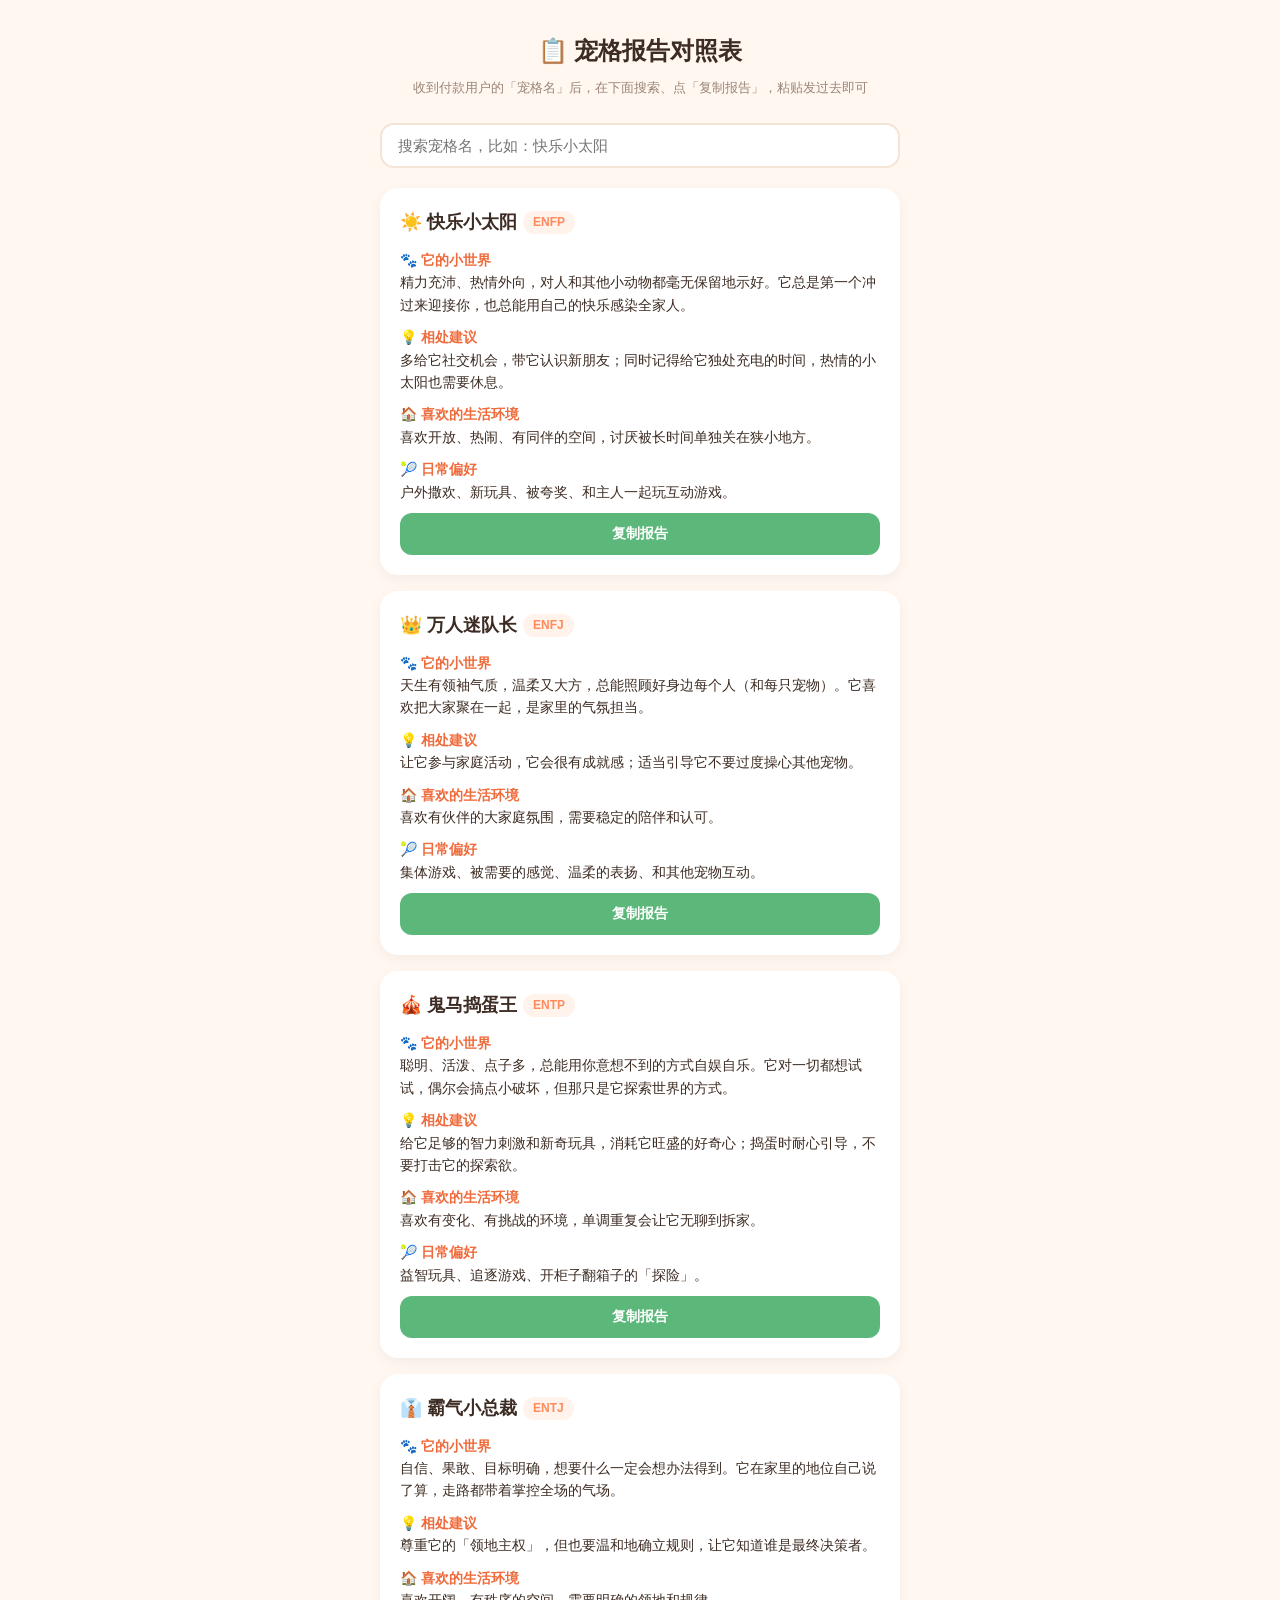
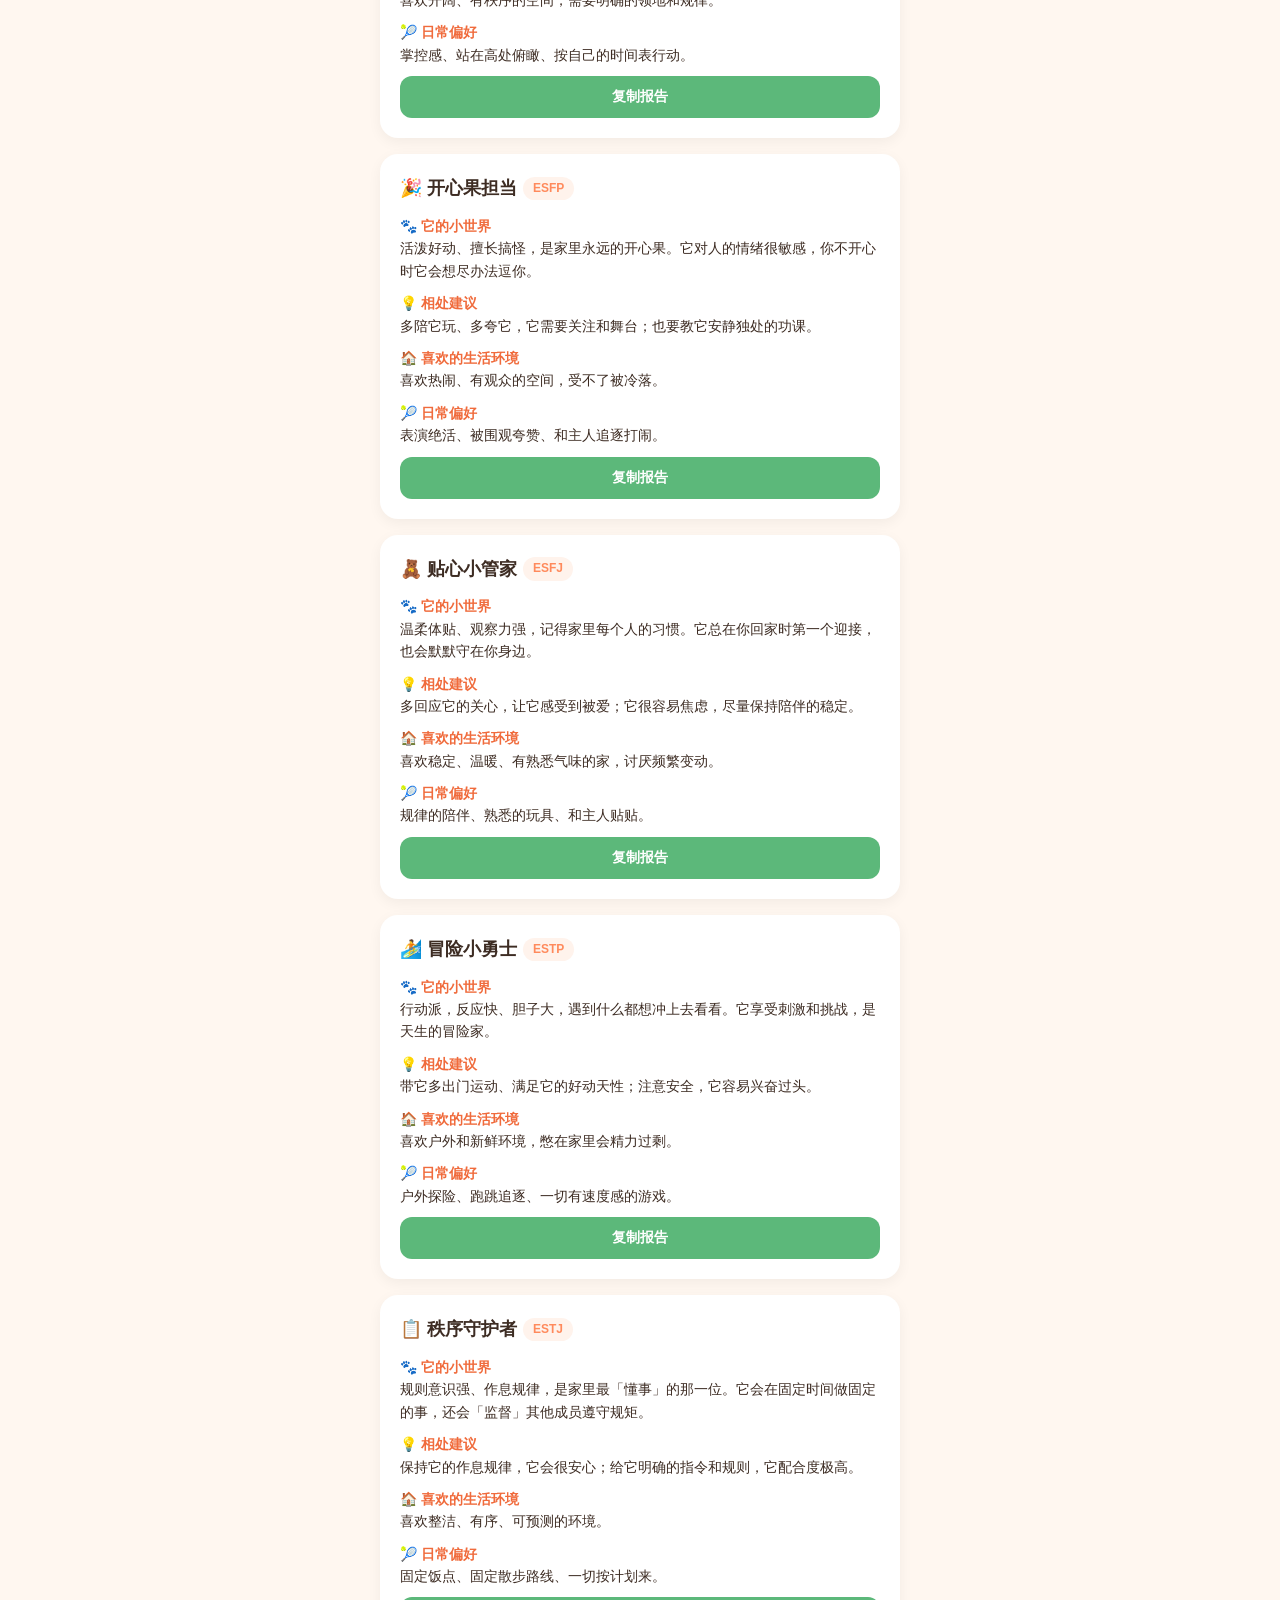
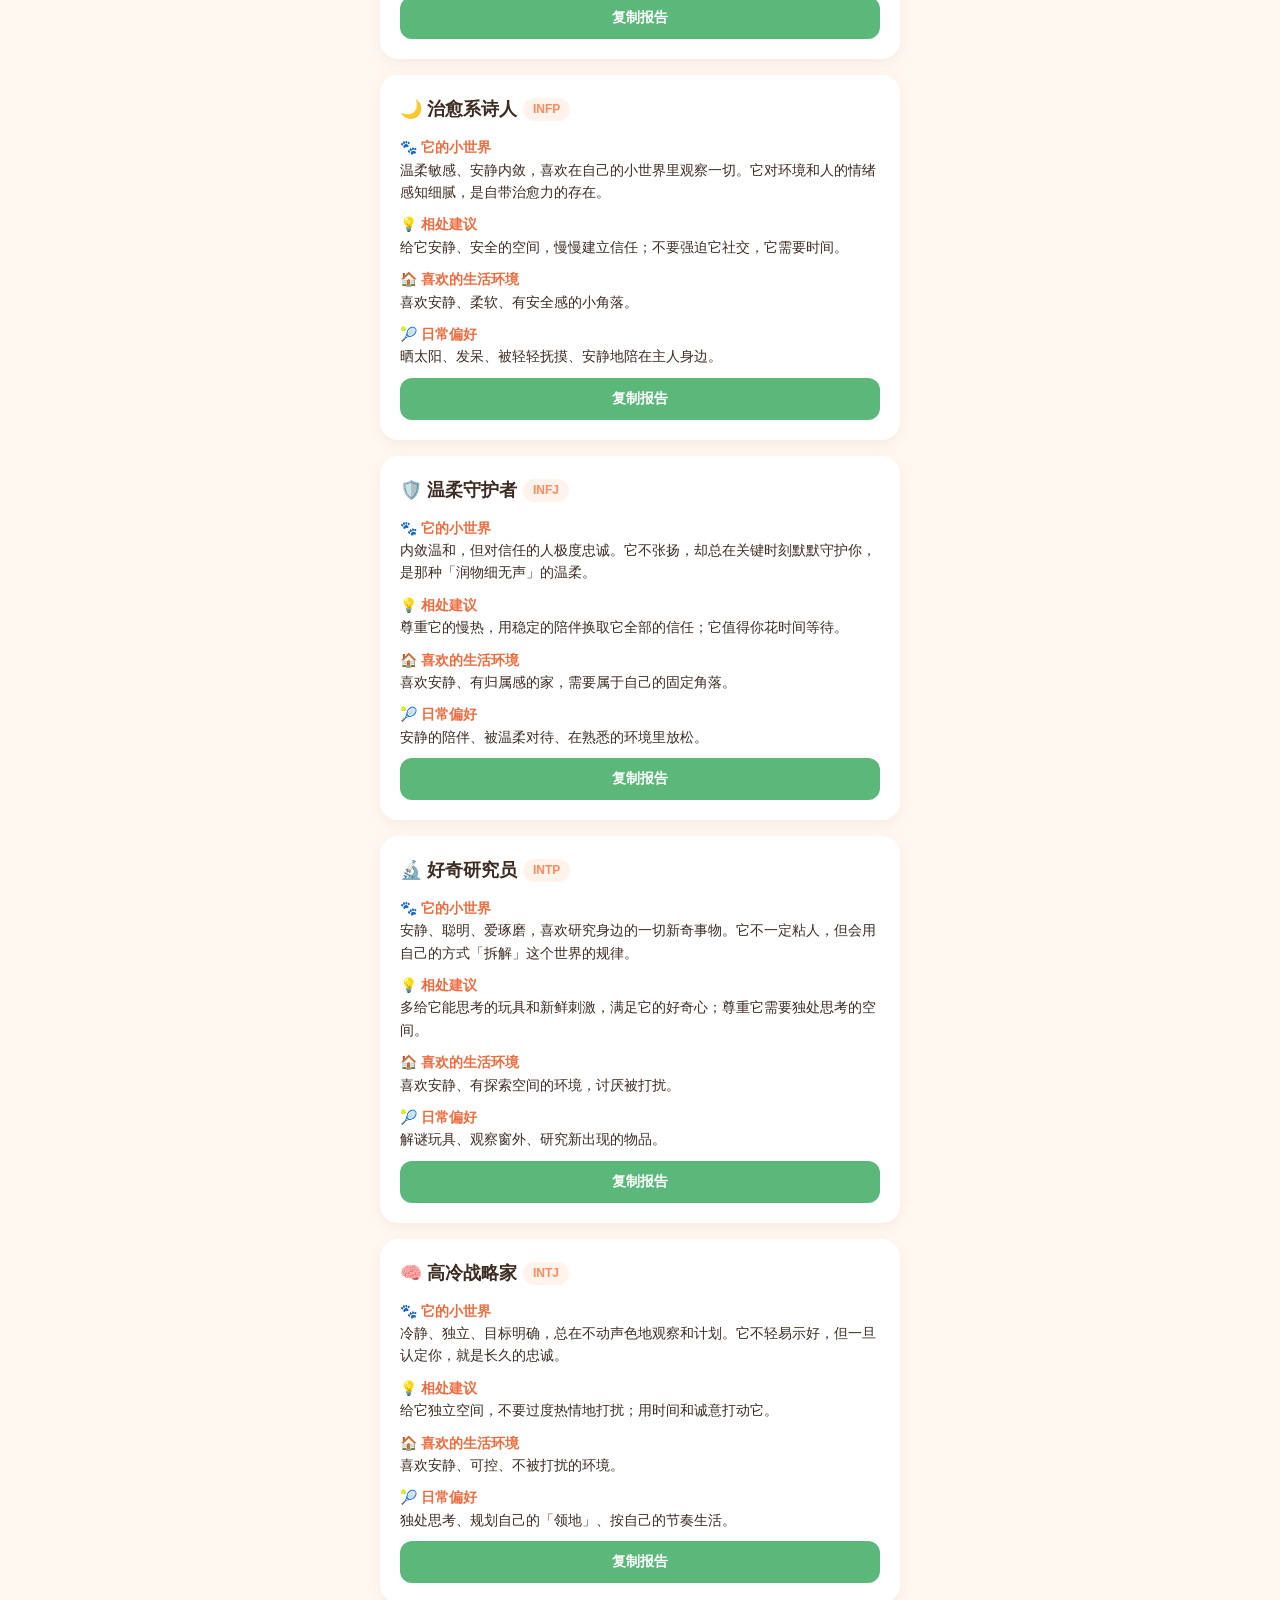
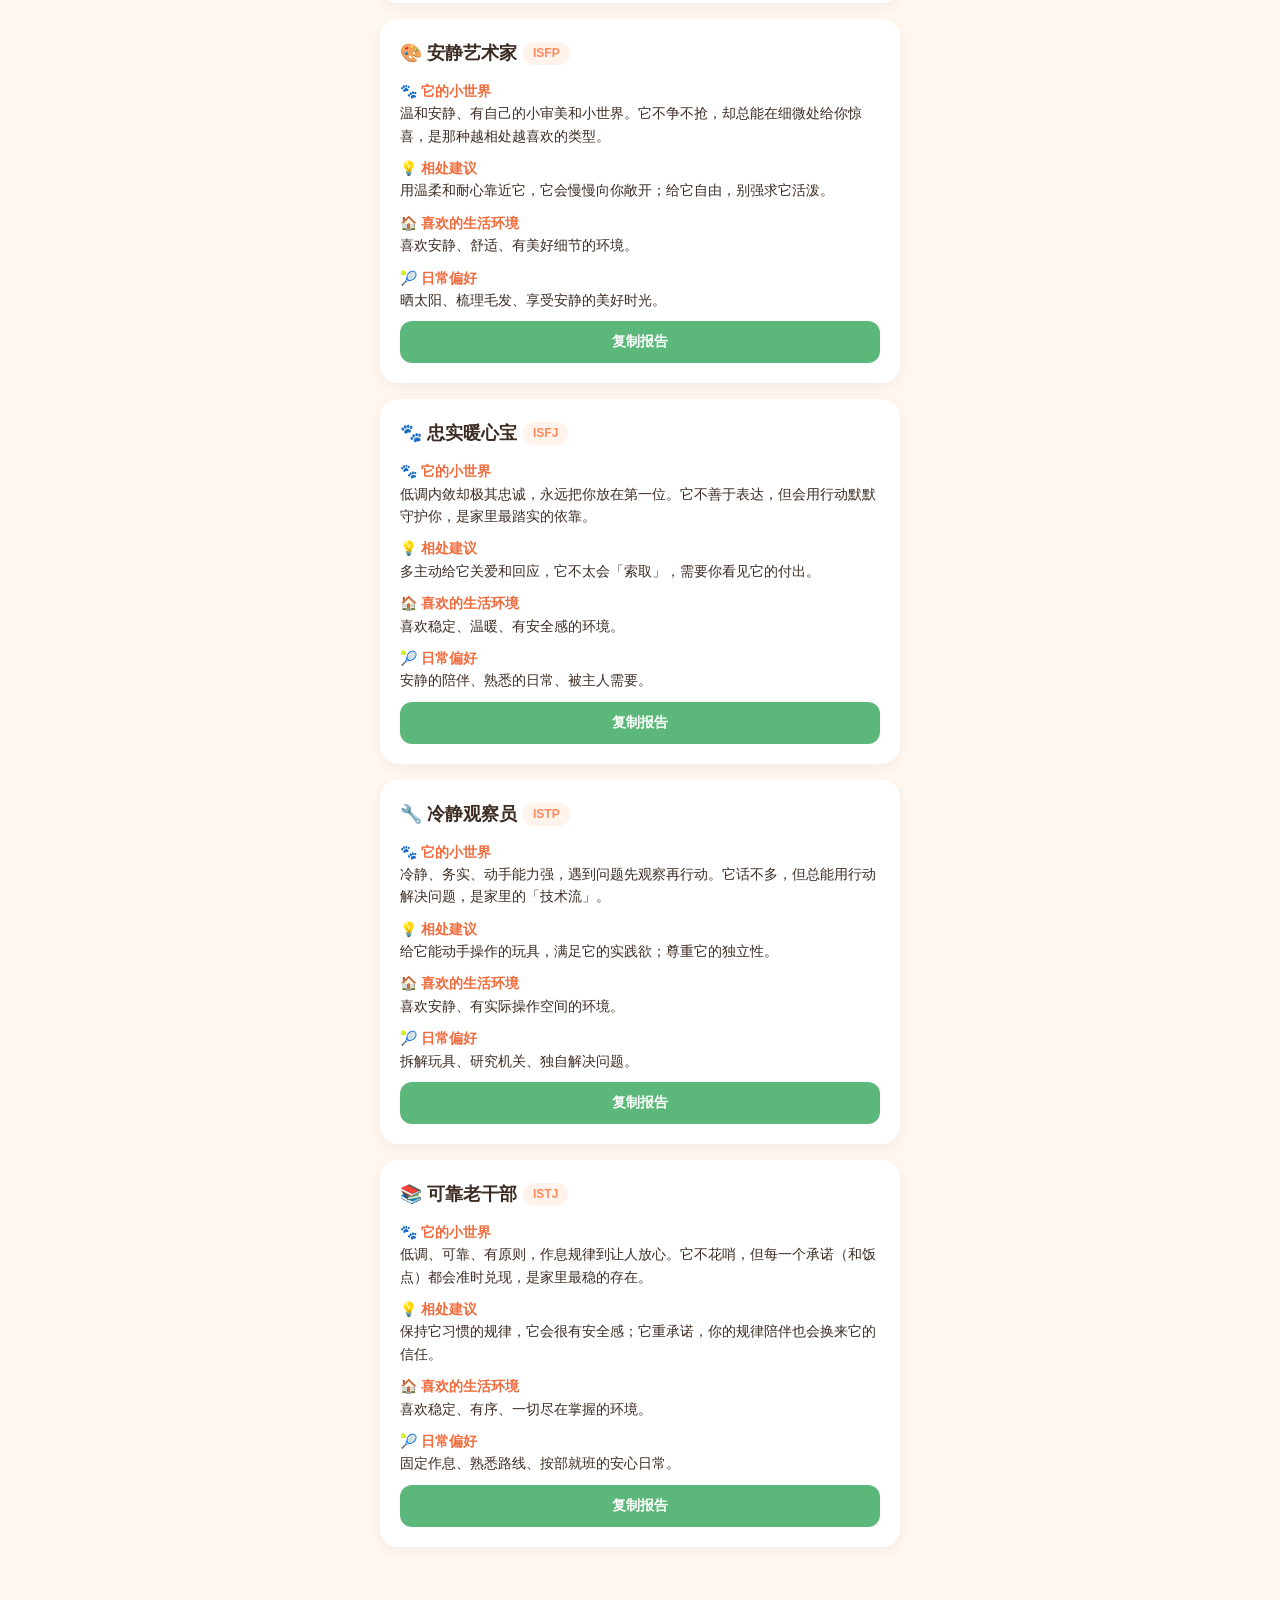
==== report-table.html @ 0323264f "交付流程：弹窗让用户发宠格名 + 新增报告对照表页" ====
<!DOCTYPE html>
<html lang="zh-CN">
<head>
  <meta charset="UTF-8">
  <meta name="viewport" content="width=device-width, initial-scale=1.0, maximum-scale=1.0, user-scalable=no">
  <title>报告对照表（运营用）</title>
  <style>
    :root { --bg:#FFF7F0; --card:#FFFFFF; --primary:#FF8A5C; --primary-dark:#F06B3C; --text:#3D2C23; --text-light:#9B8577; --border:#F3E4D6; --green:#5CB87A; }
    * { margin:0; padding:0; box-sizing:border-box; -webkit-tap-highlight-color:transparent; }
    body { font-family:-apple-system,"PingFang SC","Microsoft YaHei",sans-serif; background:var(--bg); color:var(--text); min-height:100vh; line-height:1.6; }
    .admin-wrap { max-width:560px; margin:0 auto; padding:32px 20px 60px; }
    h1 { font-size:24px; text-align:center; margin-bottom:8px; }
    .tip { text-align:center; font-size:13px; color:var(--text-light); margin-bottom:24px; }
    .search { width:100%; padding:12px 16px; border:2px solid var(--border); border-radius:14px; font-size:15px; outline:none; margin-bottom:20px; background:#fff; }
    .search:focus { border-color:var(--primary); }
    .report-card { background:var(--card); border-radius:18px; padding:20px; margin-bottom:16px; box-shadow:0 4px 14px rgba(0,0,0,0.05); }
    .rc-head { font-size:18px; font-weight:800; margin-bottom:12px; display:flex; align-items:center; gap:6px; }
    .rc-head span { font-size:12px; color:var(--primary); background:#FFF3EC; padding:2px 10px; border-radius:12px; font-weight:700; }
    .rc-body p { font-size:14px; margin-bottom:10px; }
    .rc-body b { color:var(--primary-dark); }
    .copy-btn { width:100%; padding:12px; border:none; border-radius:12px; font-size:14px; font-weight:700; cursor:pointer; background:var(--green); color:#fff; }
    .copy-btn:active { transform:scale(.98); }
    .copy-btn.done { background:#9B8577; }
  </style>
</head>
<body>
  <div class="admin-wrap">
    <h1>📋 宠格报告对照表</h1>
    <p class="tip">收到付款用户的「宠格名」后，在下面搜索、点「复制报告」，粘贴发过去即可</p>
    <input class="search" id="search" type="text" placeholder="搜索宠格名，比如：快乐小太阳">
    <div id="type-list"></div>
  </div>

  <script src="types.js"></script>
  <script>
    const list = document.getElementById('type-list');
    const search = document.getElementById('search');

    function buildReport(t) {
      return `【${t.name} ${t.emoji}】完整报告\n\n🐾 它的小世界\n${t.desc}\n\n💡 相处建议\n${t.advice}\n\n🏠 喜欢的生活环境\n${t.environment}\n\n🎾 日常偏好\n${t.preference}`;
    }

    function render(filter) {
      const kw = (filter || '').trim();
      list.innerHTML = '';
      Object.keys(TYPES).forEach(code => {
        const t = TYPES[code];
        if (kw && !(t.name.includes(kw) || code.includes(kw.toUpperCase()))) return;
        const card = document.createElement('div');
        card.className = 'report-card';
        card.innerHTML = `
          <div class="rc-head">${t.emoji} ${t.name} <span>${code}</span></div>
          <div class="rc-body">
            <p><b>🐾 它的小世界</b><br>${t.desc}</p>
            <p><b>💡 相处建议</b><br>${t.advice}</p>
            <p><b>🏠 喜欢的生活环境</b><br>${t.environment}</p>
            <p><b>🎾 日常偏好</b><br>${t.preference}</p>
          </div>
          <button class="copy-btn" data-code="${code}">复制报告</button>`;
        list.appendChild(card);
      });

      list.querySelectorAll('.copy-btn').forEach(btn => {
        btn.addEventListener('click', () => {
          const text = buildReport(TYPES[btn.dataset.code]);
          const done = () => { btn.textContent = '✓ 已复制'; btn.classList.add('done'); setTimeout(() => { btn.textContent = '复制报告'; btn.classList.remove('done'); }, 1500); };
          if (navigator.clipboard && navigator.clipboard.writeText) {
            navigator.clipboard.writeText(text).then(done);
          } else {
            const ta = document.createElement('textarea');
            ta.value = text; document.body.appendChild(ta); ta.select();
            document.execCommand('copy'); document.body.removeChild(ta); done();
          }
        });
      });
    }

    render();
    search.addEventListener('input', e => render(e.target.value));
  </script>
</body>
</html>
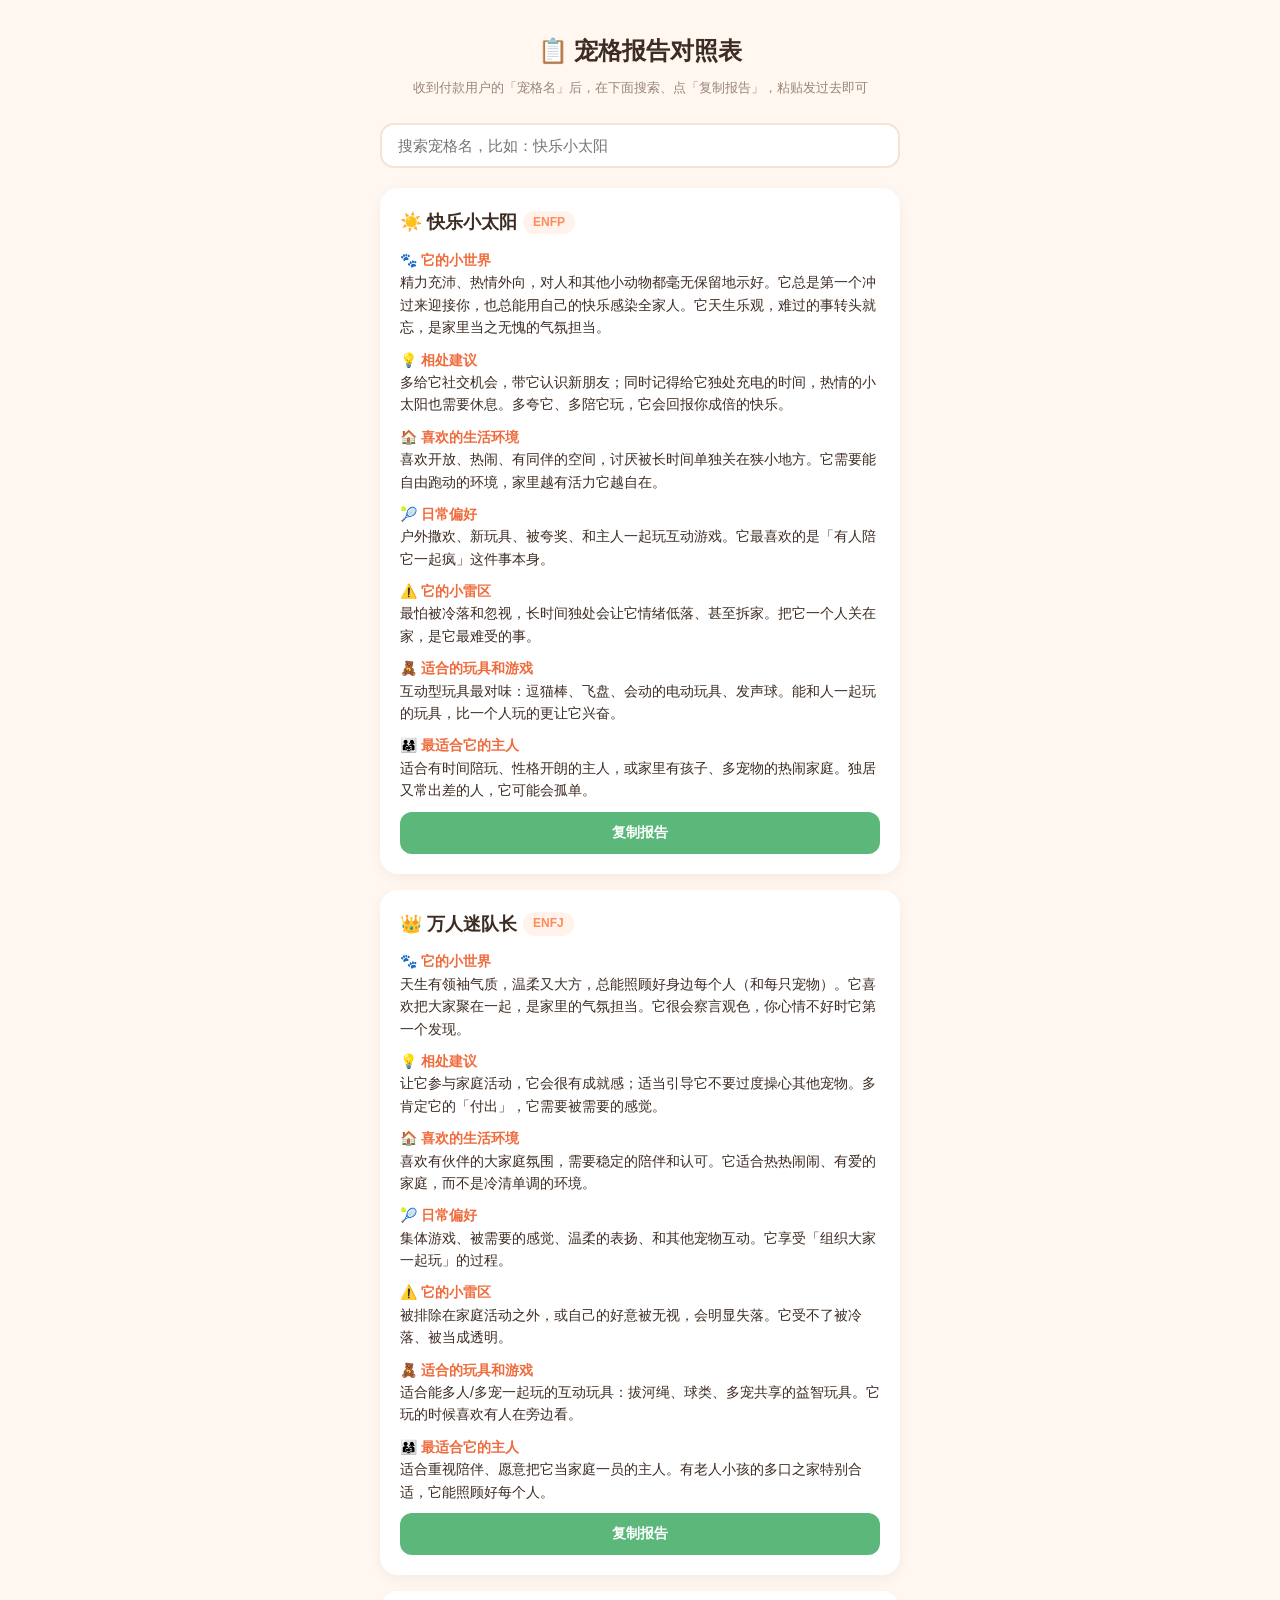
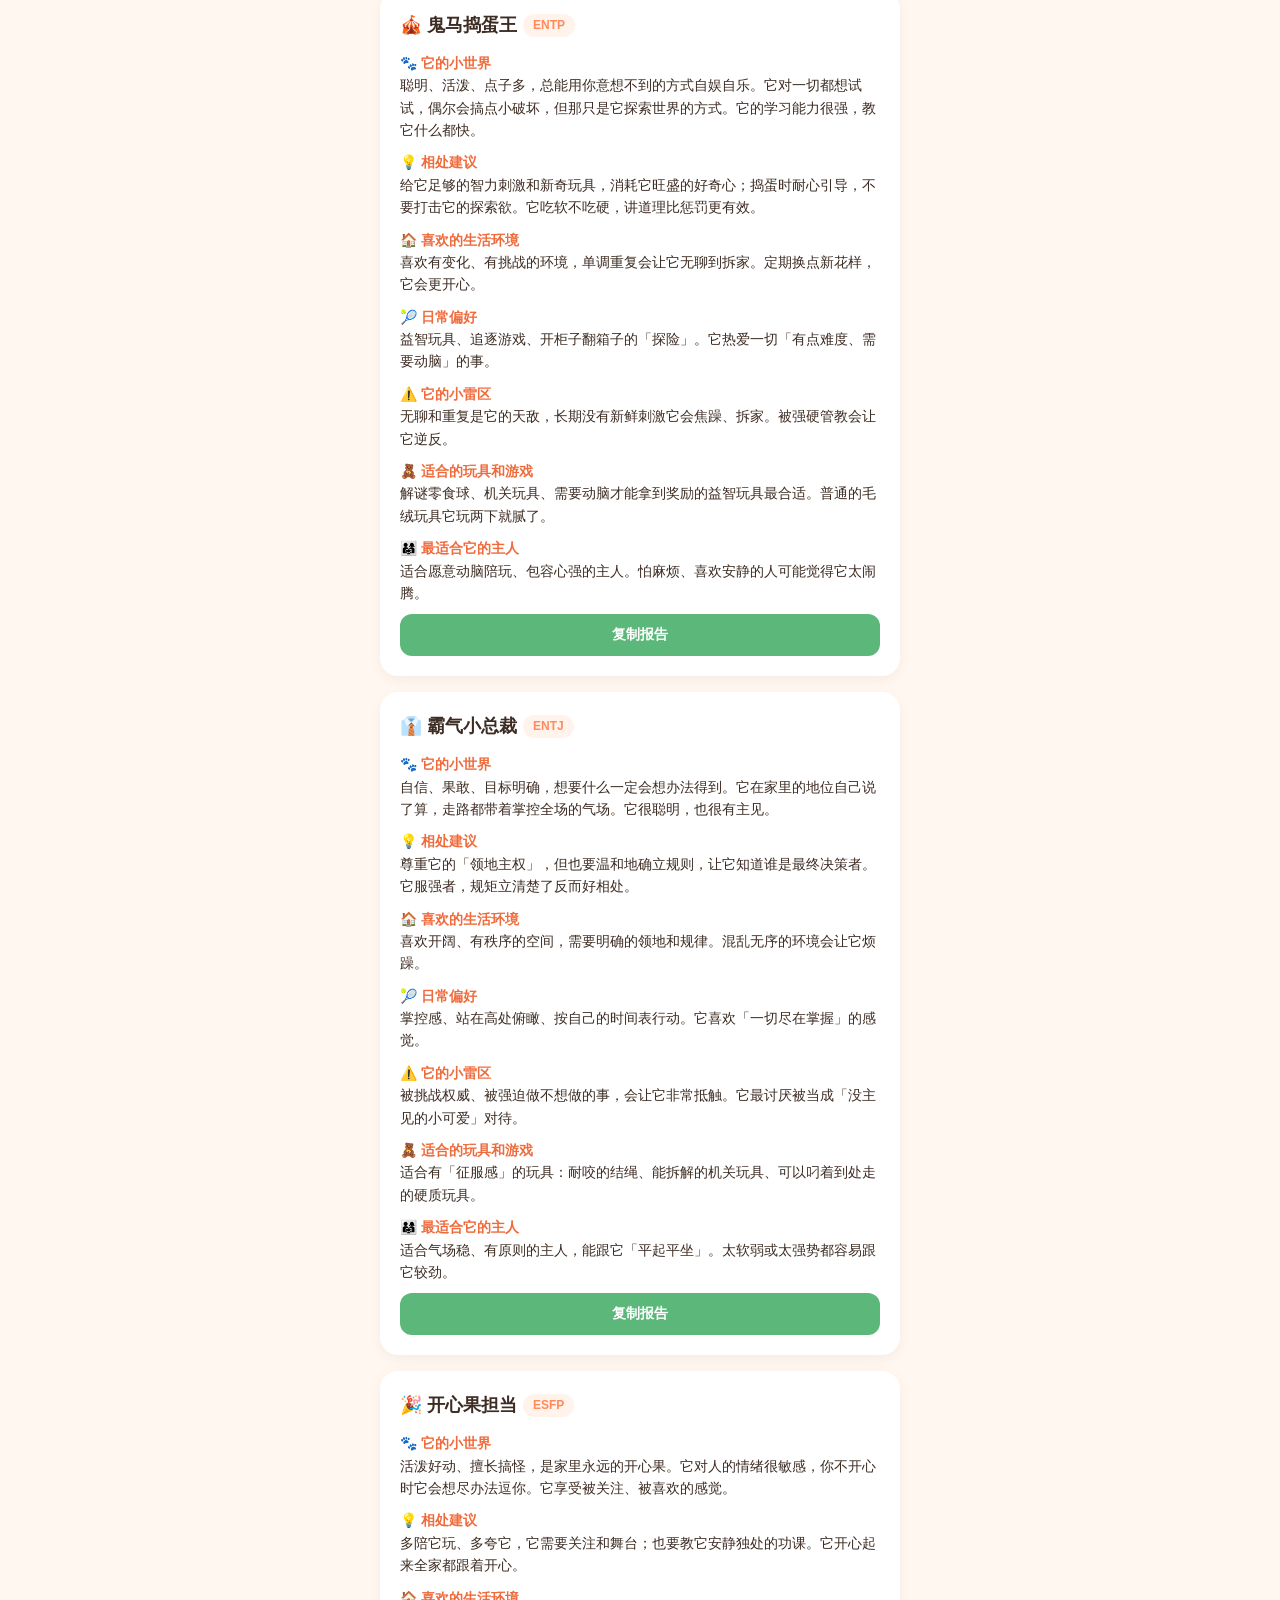
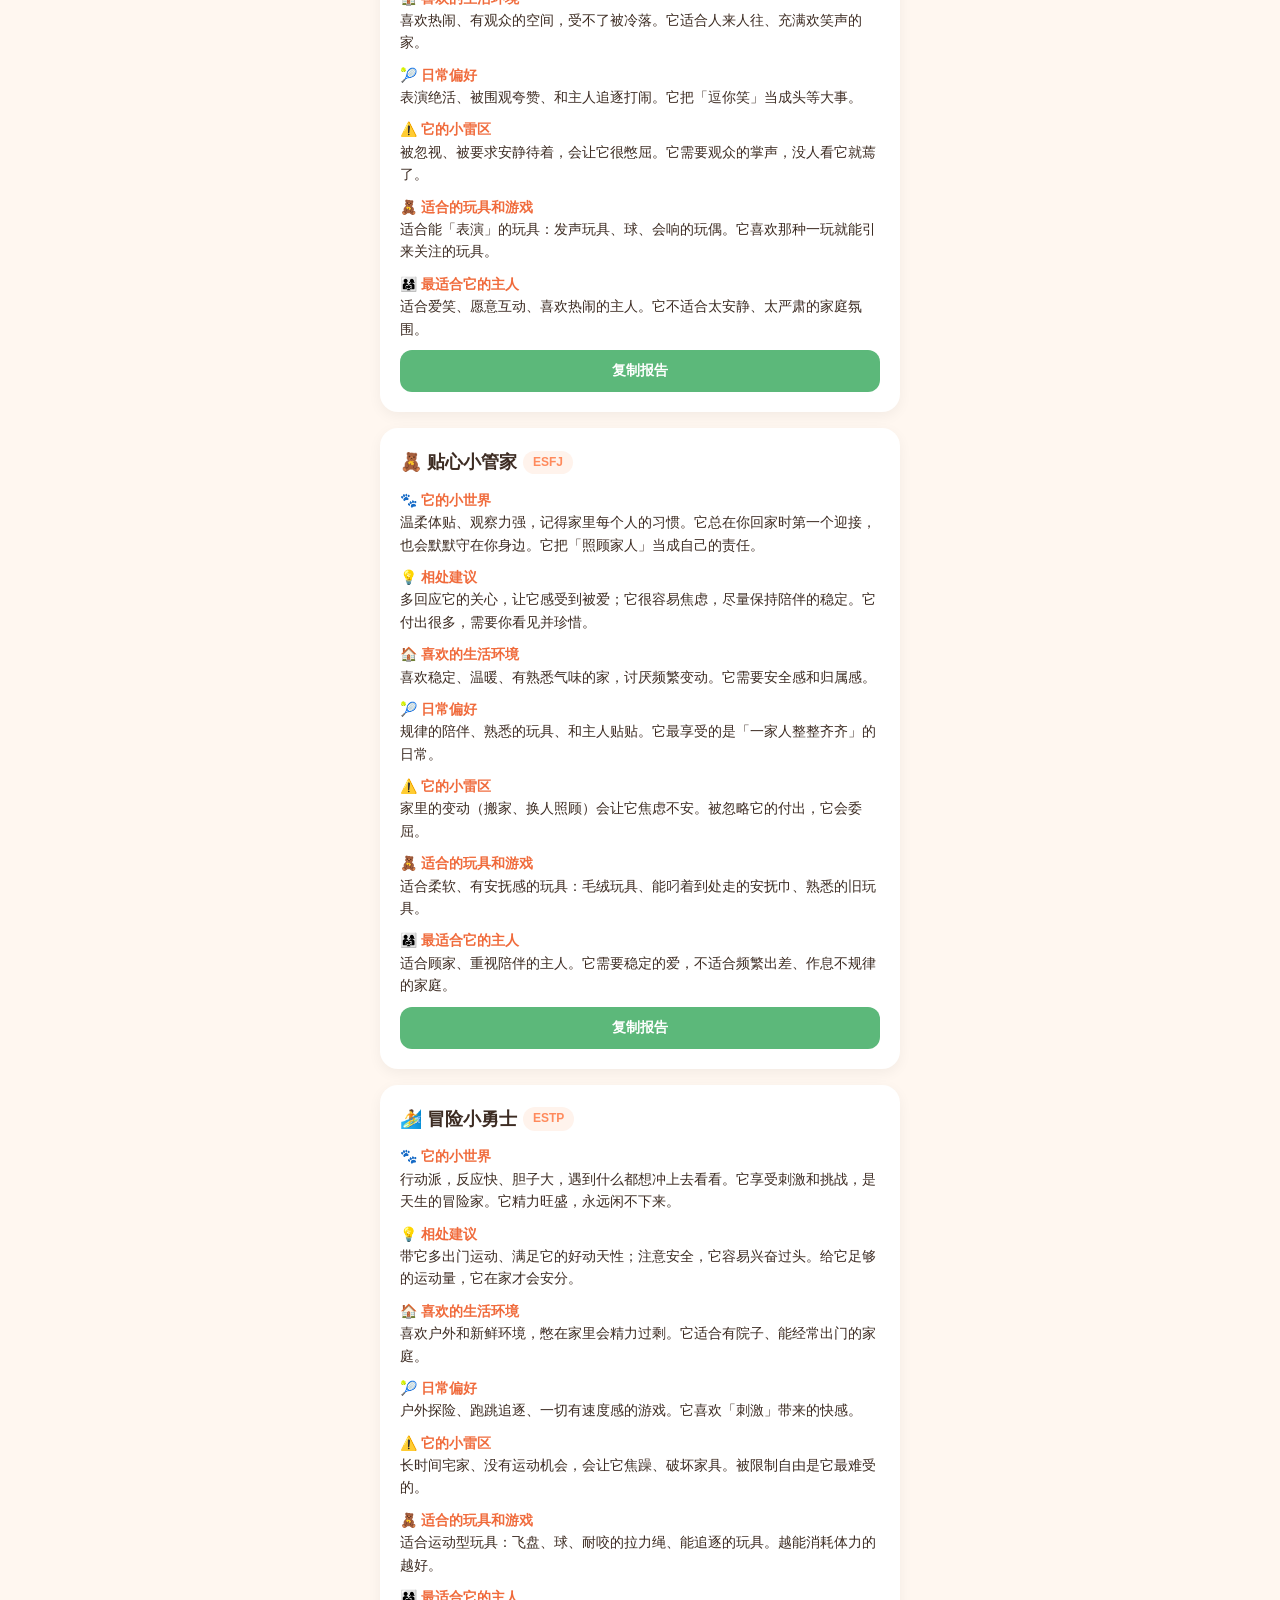
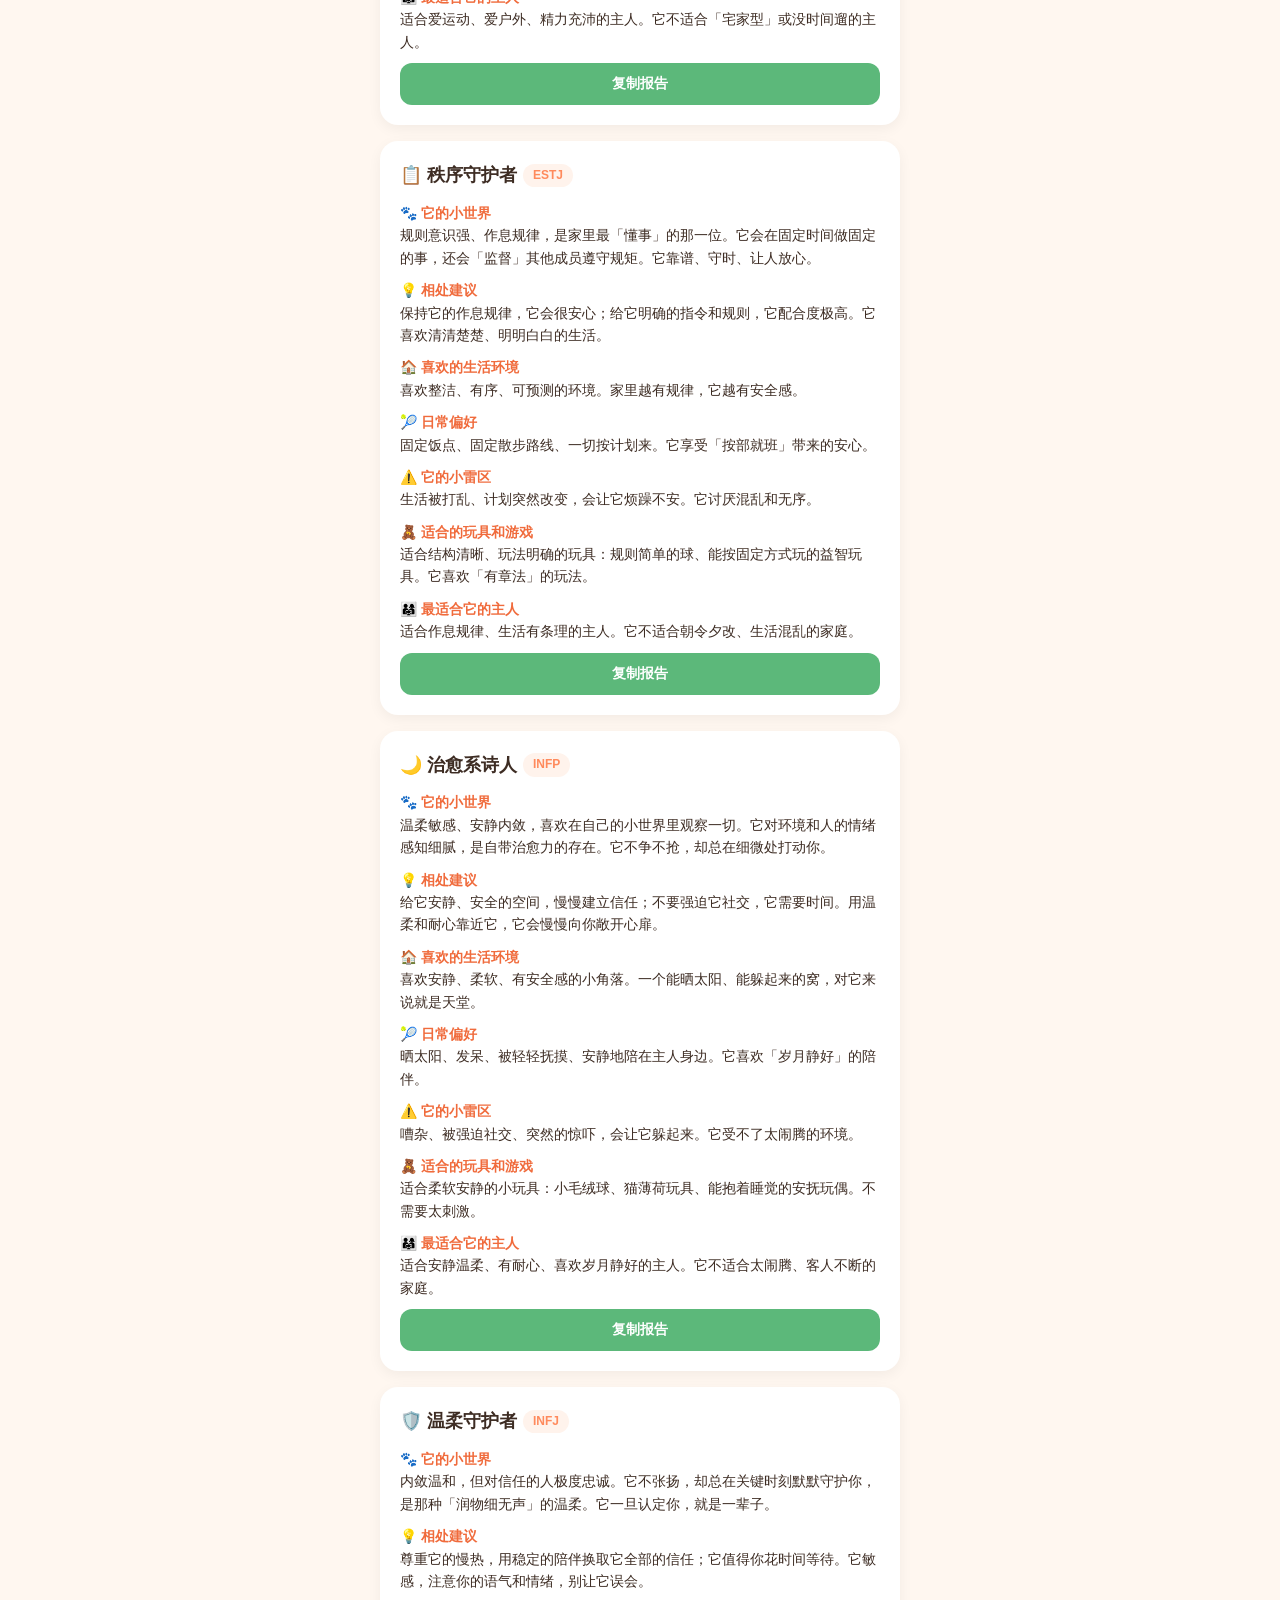
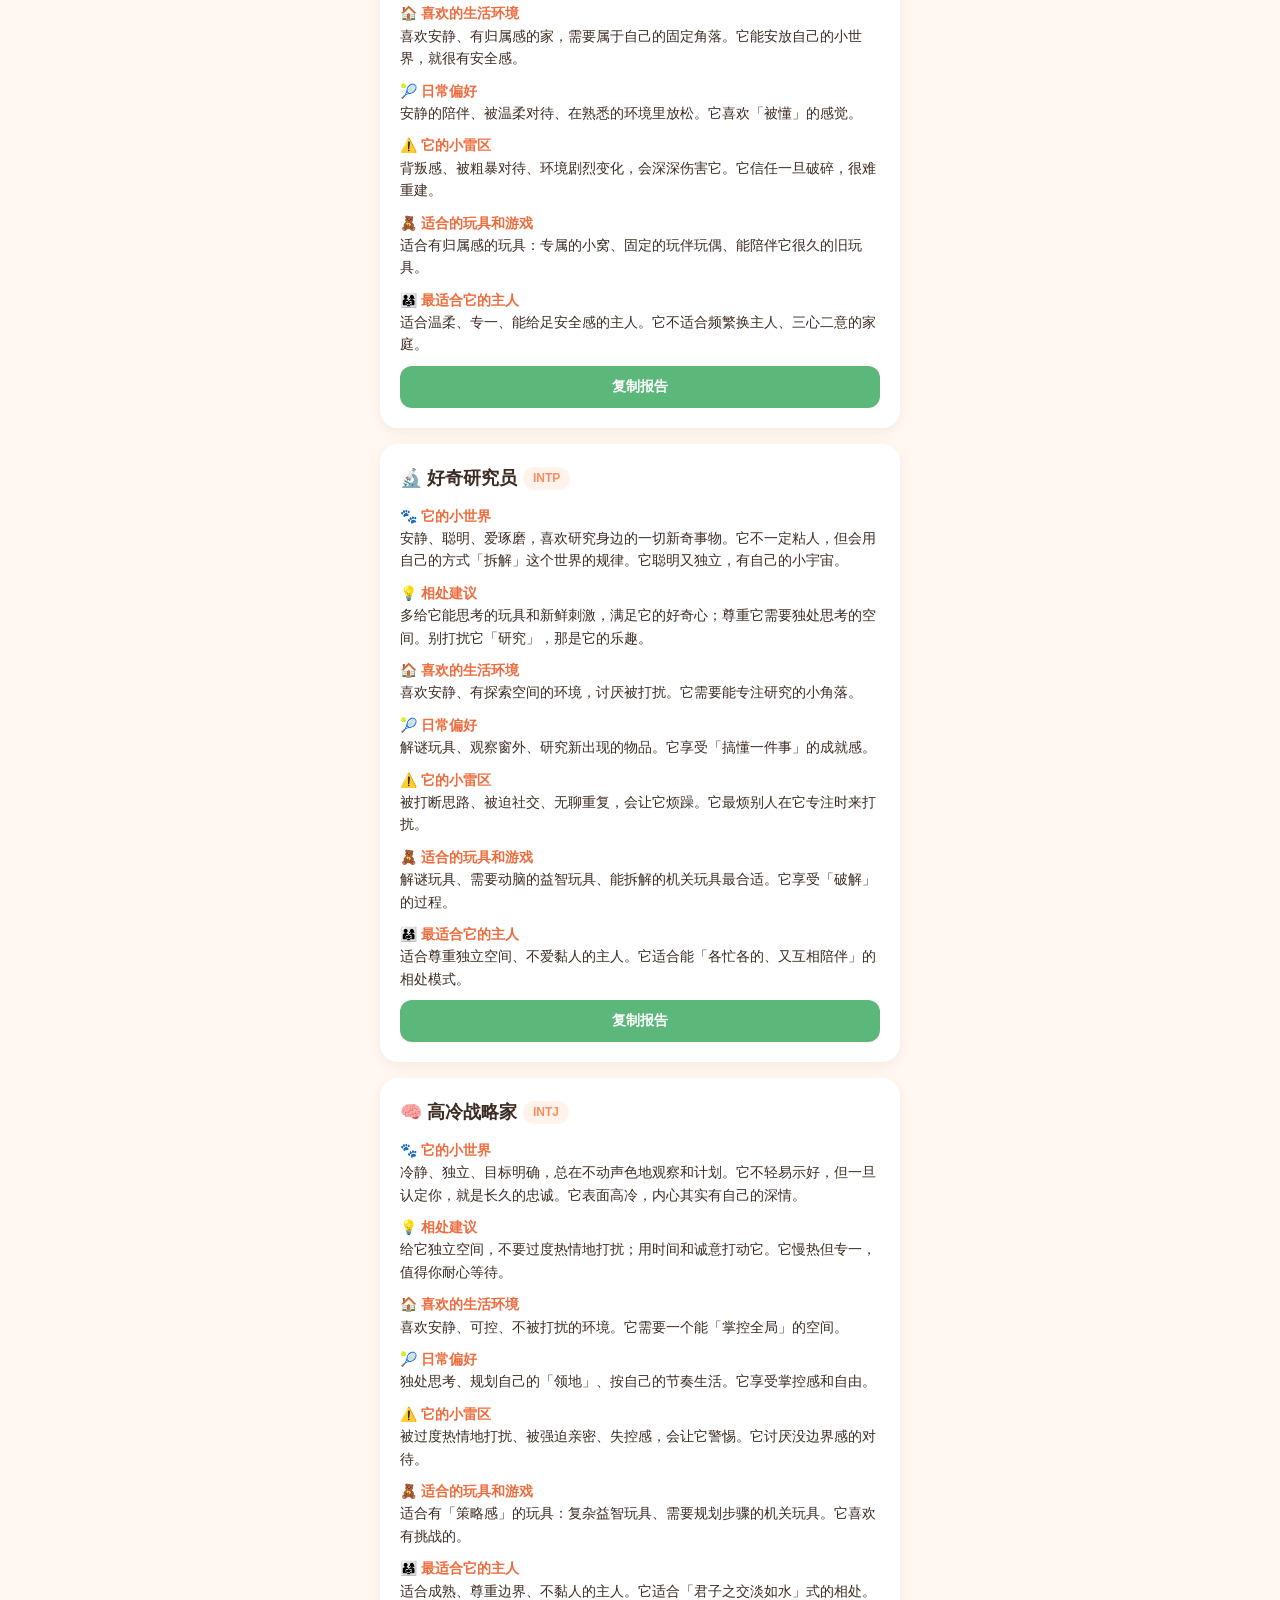
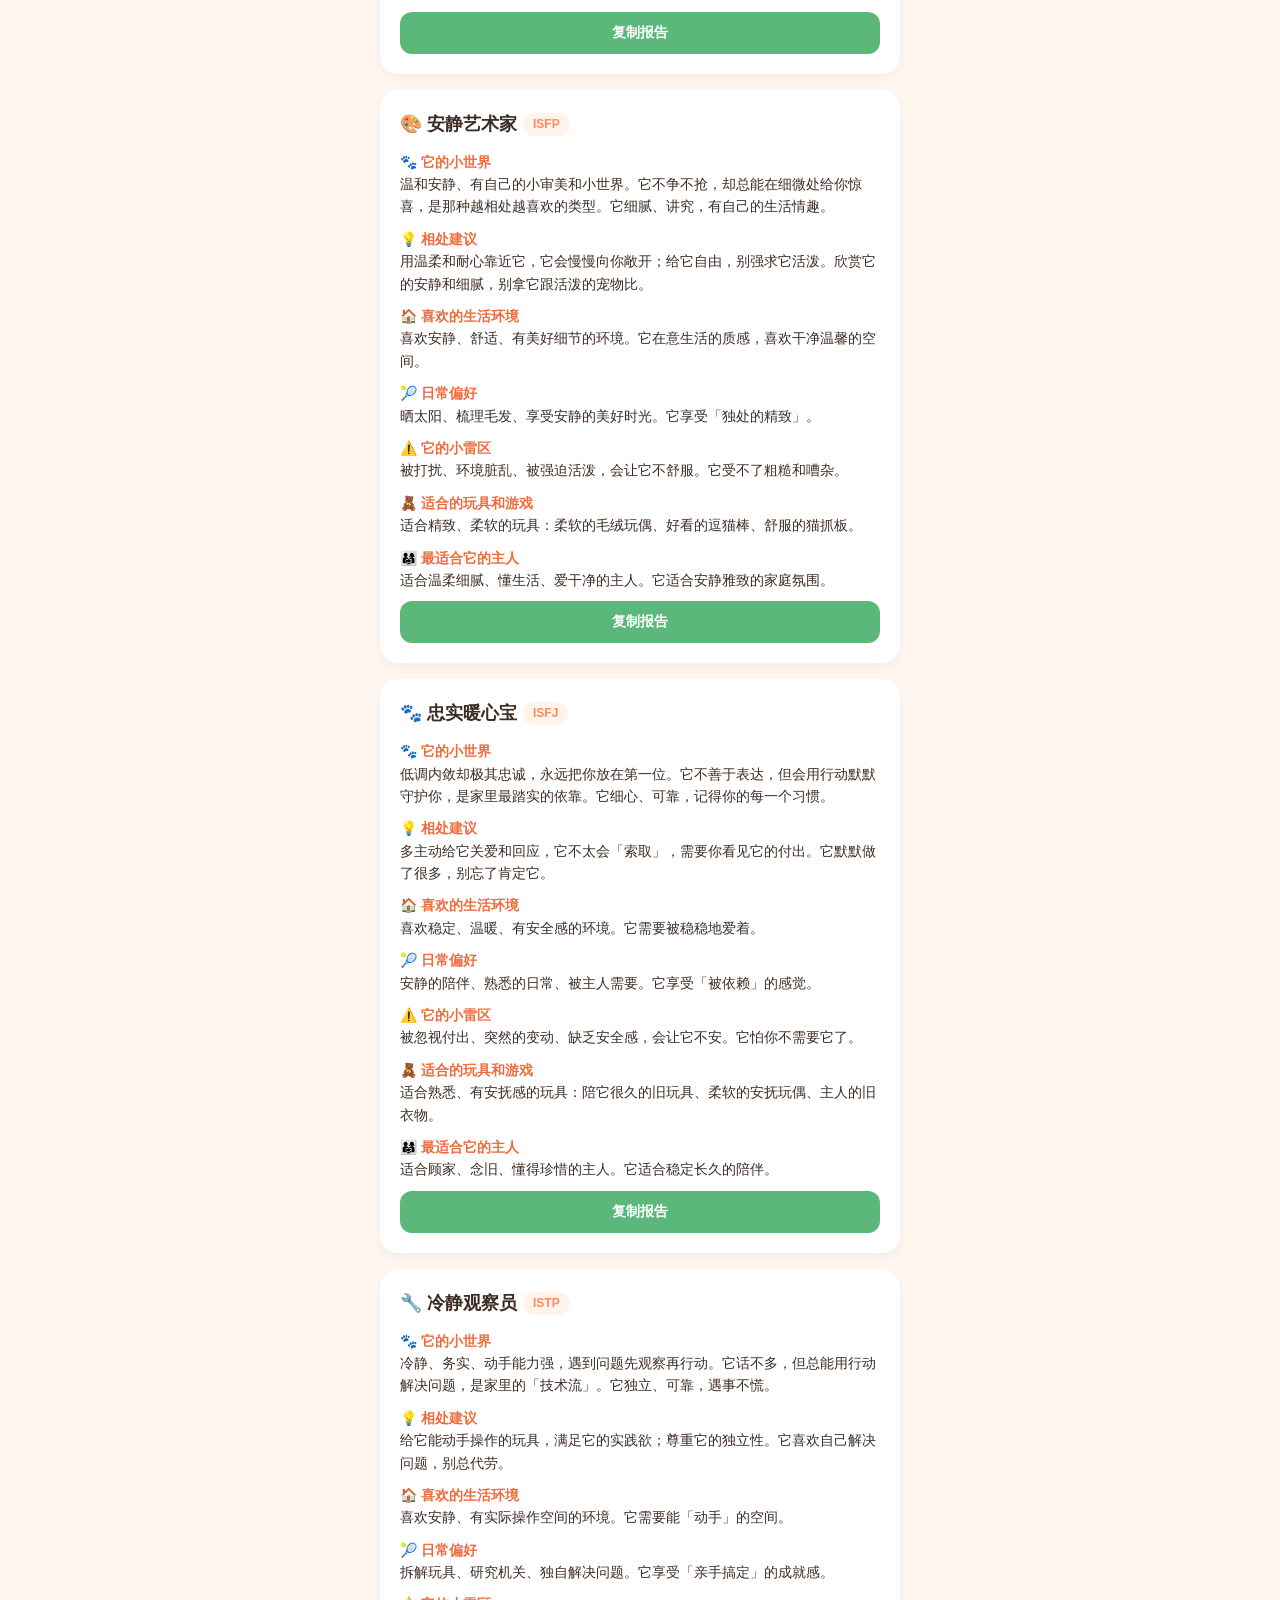
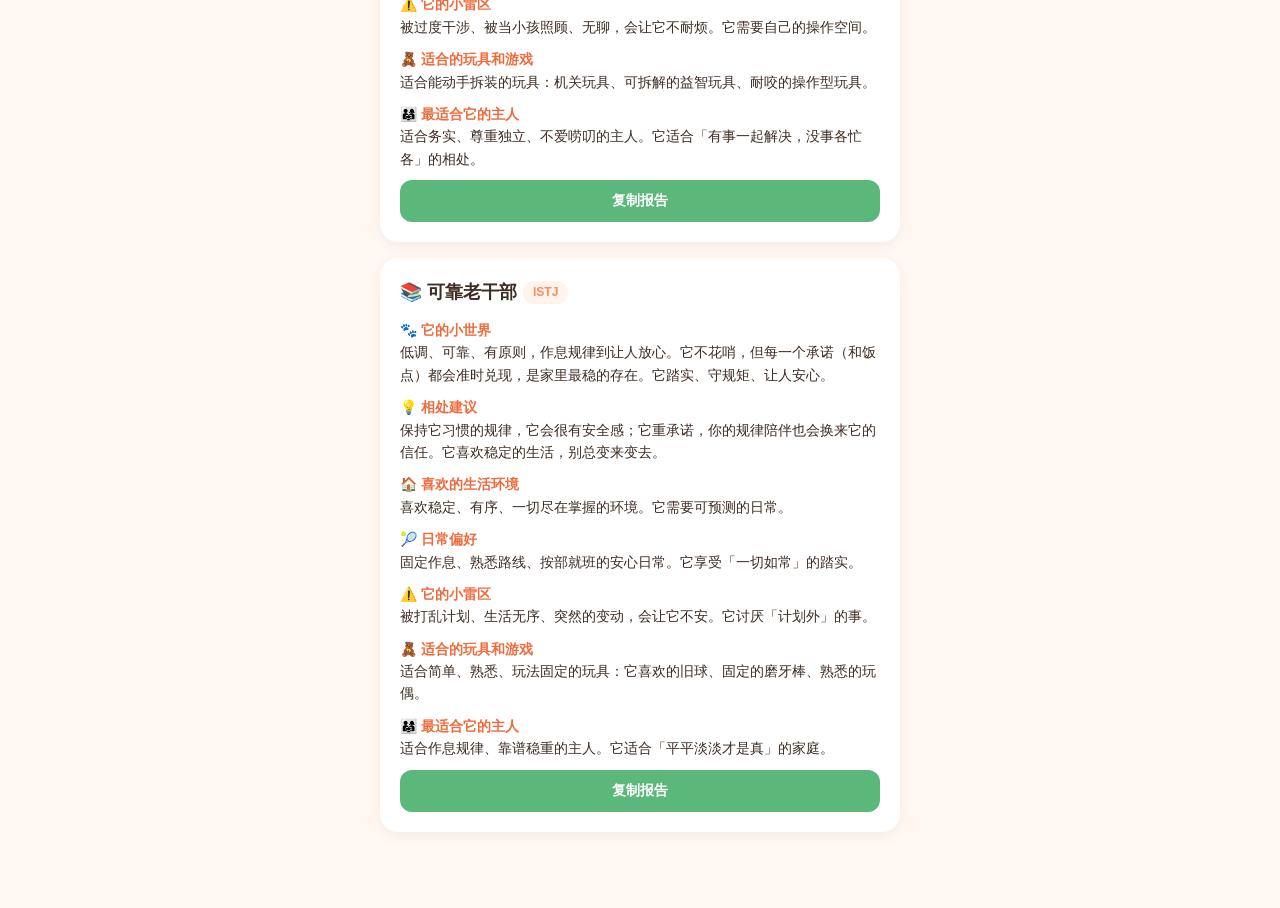
==== commit 2df6126c: "扩展报告内容：新增雷区/玩具/适合主人三部分" ====
--- a/report-table.html
+++ b/report-table.html
@@ -37,7 +37,7 @@
     const search = document.getElementById('search');
 
     function buildReport(t) {
-      return `【${t.name} ${t.emoji}】完整报告\n\n🐾 它的小世界\n${t.desc}\n\n💡 相处建议\n${t.advice}\n\n🏠 喜欢的生活环境\n${t.environment}\n\n🎾 日常偏好\n${t.preference}`;
+      return `【${t.name} ${t.emoji}】完整报告\n\n🐾 它的小世界\n${t.desc}\n\n💡 相处建议\n${t.advice}\n\n🏠 喜欢的生活环境\n${t.environment}\n\n🎾 日常偏好\n${t.preference}\n\n⚠️ 它的小雷区\n${t.dislike}\n\n🧸 适合的玩具和游戏\n${t.toys}\n\n👨‍👩‍👧 最适合它的主人\n${t.owner}`;
     }
 
     function render(filter) {
@@ -55,6 +55,9 @@
             <p><b>💡 相处建议</b><br>${t.advice}</p>
             <p><b>🏠 喜欢的生活环境</b><br>${t.environment}</p>
             <p><b>🎾 日常偏好</b><br>${t.preference}</p>
+            <p><b>⚠️ 它的小雷区</b><br>${t.dislike}</p>
+            <p><b>🧸 适合的玩具和游戏</b><br>${t.toys}</p>
+            <p><b>👨‍👩‍👧 最适合它的主人</b><br>${t.owner}</p>
           </div>
           <button class="copy-btn" data-code="${code}">复制报告</button>`;
         list.appendChild(card);
